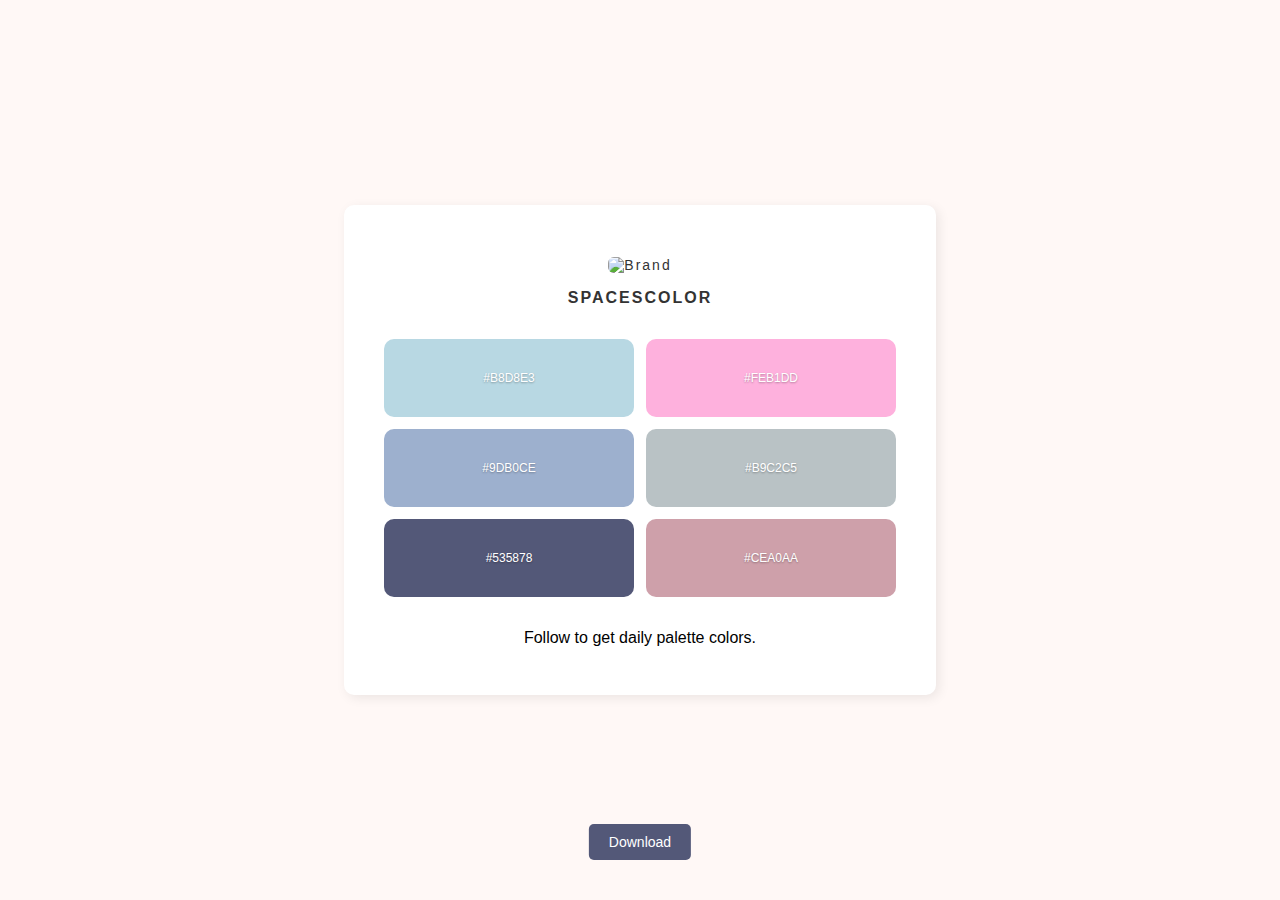
==== color/index.html @ 1556b216 "Update and rename Index.html to index.html" ====
<!DOCTYPE html>
<html lang="en">
<head>
  <meta charset="UTF-8">
  <meta name="viewport" content="width=device-width, initial-scale=1.0">
  <title>Export Palette</title>
  <script src="https://cdnjs.cloudflare.com/ajax/libs/html2canvas/1.4.1/html2canvas.min.js"></script>
  <style>
    body {
      margin: 24px;
      padding: 0;
      background-color: #FFF8F6;
      font-family: Arial, sans-serif;
      display: flex;
      justify-content: center;
      align-items: center;
      min-height: calc(100vh - 48px);
      position: relative;
    }

    .container-wrapper {
      width: 640px;
      height: 800px; /* Rasio 4:5 untuk Instagram */
      display: flex;
      justify-content: center;
      align-items: center;
      overflow: hidden;
      position: relative;
    }

    .container {
      width: 150%;
      max-width: 600px;
      background-color: #FFFFFF;
      padding: 32px 40px;
      border-radius: 10px;
      box-shadow: 3px 3px 12px rgba(0, 0, 0, 0.08);
      text-align: center;
      margin: 24px; /* Agar bagian body terlihat dengan jarak dari tepi container */
    }

    .palette {
      display: grid;
      grid-template-columns: repeat(2, 1fr);
      gap: 12px;
      margin-bottom: 20px;
    }

    .color {
      min-width: 150px;
      padding: 32px 0;
      border-radius: 10px;
      font-size: 12px;
      color: #FFFFFF;
      text-shadow: 0 1px 2px rgba(0, 0, 0, 0.3);
      position: relative;
      cursor: pointer;
    }

    .color input {
      position: absolute;
      top: 50%;
      left: 50%;
      transform: translate(-50%, -50%);
      width: 80%;
      font-size: 12px;
      text-align: center;
      background: rgba(255, 255, 255, 0.8);
      border: 1px solid #ddd;
      border-radius: 5px;
      padding: 4px;
      display: none;
    }

    .color:hover input,
    .color input:focus {
      display: block;
    }

    .header {
      margin-top: 20px;
      font-size: 14px;
      color: #333333;
      margin-bottom: 32px;
      letter-spacing: 2px;
    }
    
    .header img {
      width: 40px;
      margin-bottom: 16px;
      border-radius: 6px;
    }

    .brand {
      font-weight: bold;
      font-size: 16px;
      display: block;
      margin-bottom: 5px;
    }
    
    footer {
      margin-top: 32px;
    }

    #download-btn {
      position: absolute;
      bottom: 16px;
      left: 50%;
      transform: translateX(-50%);
      padding: 10px 20px;
      font-size: 14px;
      background-color: #535878;
      color: #FFFFFF;
      border: none;
      border-radius: 5px;
      cursor: pointer;
      z-index: 10; /* Agar di atas elemen lainnya */
    }
  </style>
</head>
<body>
  <div class="container-wrapper">
    <div class="container" id="capture-area">
      <div class="header">
        <img src="https://i.ibb.co.com/S7pSHWT/IMG-20241123-213059.jpg" alt="Brand">
        <span class="brand">SPACESCOLOR</span>
      </div>
      <div class="palette">
        <div class="color" style="background-color: #B8D8E3;">
          <input type="text" value="#B8D8E3" onchange="updateColor(this)">
          #B8D8E3
        </div>
        <div class="color" style="background-color: #FEB1DD;">
          <input type="text" value="#FEB1DD" onchange="updateColor(this)">
          #FEB1DD
        </div>
        <div class="color" style="background-color: #9DB0CE;">
          <input type="text" value="#9DB0CE" onchange="updateColor(this)">
          #9DB0CE
        </div>
        <div class="color" style="background-color: #B9C2C5;">
          <input type="text" value="#B9C2C5" onchange="updateColor(this)">
          #B9C2C5
        </div>
        <div class="color" style="background-color: #535878;">
          <input type="text" value="#535878" onchange="updateColor(this)">
          #535878
        </div>
        <div class="color" style="background-color: #CEA0AA;">
          <input type="text" value="#CEA0AA" onchange="updateColor(this)">
          #CEA0AA
        </div>
      </div>
      <footer>
        <p>Follow to get daily palette colors.</p>
      </footer>
    </div>
  </div>
  <button id="download-btn" onclick="downloadImage()">Download</button>

  <script>
    function updateColor(input) {
      const colorDiv = input.parentElement;
      colorDiv.style.backgroundColor = input.value;
      colorDiv.textContent = input.value;
      colorDiv.appendChild(input); // Re-append input to keep it hidden
    }

    function downloadImage() {
      const captureArea = document.getElementById('capture-area');
      
      html2canvas(captureArea, {
        scale: 6, // Mengatur skala gambar untuk meningkatkan resolusi
        useCORS: true
      }).then((canvas) => {
        const link = document.createElement('a');
        link.download = 'Spaces_Color_original.jpg';
        link.href = canvas.toDataURL('image/jpeg', 1.0); // Kualitas tertinggi
        link.click();
      });
    }
  </script>
</body>
</html>
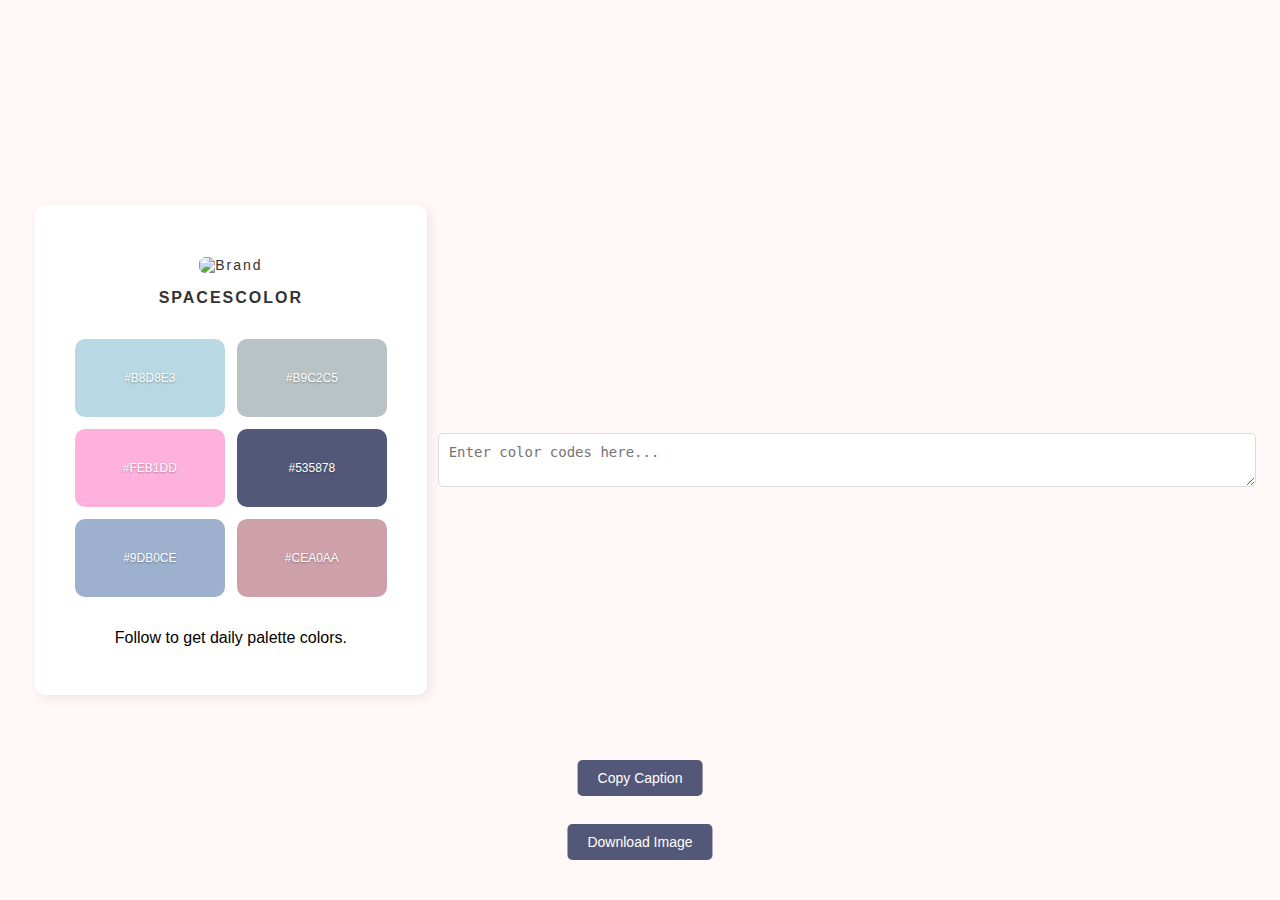
==== commit 73b5e7e3: "Update index.html" ====
--- a/color/index.html
+++ b/color/index.html
@@ -36,15 +36,15 @@
       border-radius: 10px;
       box-shadow: 3px 3px 12px rgba(0, 0, 0, 0.08);
       text-align: center;
-      margin: 24px; /* Agar bagian body terlihat dengan jarak dari tepi container */
+      margin: 24px;
     }
-
-    .palette {
-      display: grid;
-      grid-template-columns: repeat(2, 1fr);
-      gap: 12px;
-      margin-bottom: 20px;
-    }
+.palette {
+  display: grid;
+  grid-template-rows: repeat(3, 1fr); /* Tiga baris untuk vertikal */
+  grid-auto-flow: column; /* Ubah aliran otomatis menjadi kolom */
+  gap: 12px;
+  margin-bottom: 20px;
+}
 
     .color {
       min-width: 150px;
@@ -55,26 +55,7 @@
       text-shadow: 0 1px 2px rgba(0, 0, 0, 0.3);
       position: relative;
       cursor: pointer;
-    }
-
-    .color input {
-      position: absolute;
-      top: 50%;
-      left: 50%;
-      transform: translate(-50%, -50%);
-      width: 80%;
-      font-size: 12px;
-      text-align: center;
-      background: rgba(255, 255, 255, 0.8);
-      border: 1px solid #ddd;
-      border-radius: 5px;
-      padding: 4px;
-      display: none;
-    }
-
-    .color:hover input,
-    .color input:focus {
-      display: block;
+      transition: background-color 0.3s ease-in-out;
     }
 
     .header {
@@ -97,12 +78,12 @@
       display: block;
       margin-bottom: 5px;
     }
-    
+
     footer {
       margin-top: 32px;
     }
 
-    #download-btn {
+    #download-btn, #copy-btn {
       position: absolute;
       bottom: 16px;
       left: 50%;
@@ -114,7 +95,20 @@
       border: none;
       border-radius: 5px;
       cursor: pointer;
-      z-index: 10; /* Agar di atas elemen lainnya */
+      z-index: 10;
+    }
+
+    #textarea {
+      width: 100%;
+      margin-top: 20px;
+      padding: 10px;
+      border-radius: 5px;
+      font-size: 14px;
+      border: 1px solid #ddd;
+    }
+
+    #copy-btn {
+      bottom: 80px;
     }
   </style>
 </head>
@@ -122,63 +116,72 @@
   <div class="container-wrapper">
     <div class="container" id="capture-area">
       <div class="header">
-        <img src="https://i.ibb.co.com/S7pSHWT/IMG-20241123-213059.jpg" alt="Brand">
+        <img src="https://i.ibb.co/S7pSHWT/IMG-20241123-213059.jpg" alt="Brand" crossorigin="anonymous">
         <span class="brand">SPACESCOLOR</span>
       </div>
-      <div class="palette">
-        <div class="color" style="background-color: #B8D8E3;">
-          <input type="text" value="#B8D8E3" onchange="updateColor(this)">
-          #B8D8E3
-        </div>
-        <div class="color" style="background-color: #FEB1DD;">
-          <input type="text" value="#FEB1DD" onchange="updateColor(this)">
-          #FEB1DD
-        </div>
-        <div class="color" style="background-color: #9DB0CE;">
-          <input type="text" value="#9DB0CE" onchange="updateColor(this)">
-          #9DB0CE
-        </div>
-        <div class="color" style="background-color: #B9C2C5;">
-          <input type="text" value="#B9C2C5" onchange="updateColor(this)">
-          #B9C2C5
-        </div>
-        <div class="color" style="background-color: #535878;">
-          <input type="text" value="#535878" onchange="updateColor(this)">
-          #535878
-        </div>
-        <div class="color" style="background-color: #CEA0AA;">
-          <input type="text" value="#CEA0AA" onchange="updateColor(this)">
-          #CEA0AA
-        </div>
+      <div class="palette" id="palette">
+        <div class="color" style="background-color: #B8D8E3;" data-color="#B8D8E3">#B8D8E3</div>
+        <div class="color" style="background-color: #FEB1DD;" data-color="#FEB1DD">#FEB1DD</div>
+        <div class="color" style="background-color: #9DB0CE;" data-color="#9DB0CE">#9DB0CE</div>
+        <div class="color" style="background-color: #B9C2C5;" data-color="#B9C2C5">#B9C2C5</div>
+        <div class="color" style="background-color: #535878;" data-color="#535878">#535878</div>
+        <div class="color" style="background-color: #CEA0AA;" data-color="#CEA0AA">#CEA0AA</div>
       </div>
       <footer>
         <p>Follow to get daily palette colors.</p>
       </footer>
     </div>
   </div>
-  <button id="download-btn" onclick="downloadImage()">Download</button>
+  <textarea id="textarea" oninput="updatePaletteFromTextarea()" placeholder="Enter color codes here..."></textarea>
+  <button id="download-btn" onclick="downloadImage()">Download Image</button>
+  <button id="copy-btn" onclick="copyCaption()">Copy Caption</button>
 
-  <script>
-    function updateColor(input) {
-      const colorDiv = input.parentElement;
-      colorDiv.style.backgroundColor = input.value;
-      colorDiv.textContent = input.value;
-      colorDiv.appendChild(input); // Re-append input to keep it hidden
+  <script>function updatePaletteFromTextarea() {
+  const textarea = document.getElementById('textarea');
+  const colorValues = textarea.value.split('\n').map(value => value.trim());
+  const palette = document.querySelectorAll('.color');
+
+  colorValues.forEach((color, index) => {
+    if (palette[index]) {
+      if (color.startsWith('#') || /^([A-Fa-f0-9]{6}|[A-Fa-f0-9]{3})$/.test(color)) {
+        // Update background color and text
+        palette[index].style.backgroundColor = color.startsWith('#') ? color : `#${color}`;
+        palette[index].dataset.color = color.startsWith('#') ? color : `#${color}`;
+        palette[index].textContent = color.startsWith('#') ? color : `#${color}`;
+      } else {
+        // Reset invalid input
+        palette[index].style.backgroundColor = '';
+        palette[index].textContent = 'Invalid';
+        palette[index].dataset.color = '';
+      }
+    }
+  });
+}
+    
+
+    function copyCaption() {
+      const colors = Array.from(document.querySelectorAll('.color')).map(colorDiv => colorDiv.dataset.color).filter(Boolean);
+      const caption = `How would you describe this color palette?\nSwipe to see more! 🎨\nColors:\n${colors.join(' • ')}\nHave you used this palette in your designs? Don’t forget to tag your work with #spacescolor`;
+      navigator.clipboard.writeText(caption).then(() => {
+        alert('Caption copied to clipboard!');
+      });
     }
 
     function downloadImage() {
       const captureArea = document.getElementById('capture-area');
-      
       html2canvas(captureArea, {
-        scale: 6, // Mengatur skala gambar untuk meningkatkan resolusi
+        scale: 2,
         useCORS: true
-      }).then((canvas) => {
+      }).then(canvas => {
         const link = document.createElement('a');
-        link.download = 'Spaces_Color_original.jpg';
-        link.href = canvas.toDataURL('image/jpeg', 1.0); // Kualitas tertinggi
+        link.download = 'Spaces_Color_Palette.jpg';
+        link.href = canvas.toDataURL('image/jpeg', 1.0); 
         link.click();
+      }).catch(error => {
+        console.error('Error generating canvas:', error);
+        alert('Failed to generate image. Please try again.');
       });
     }
   </script>
 </body>
-</html>
+          </html>
